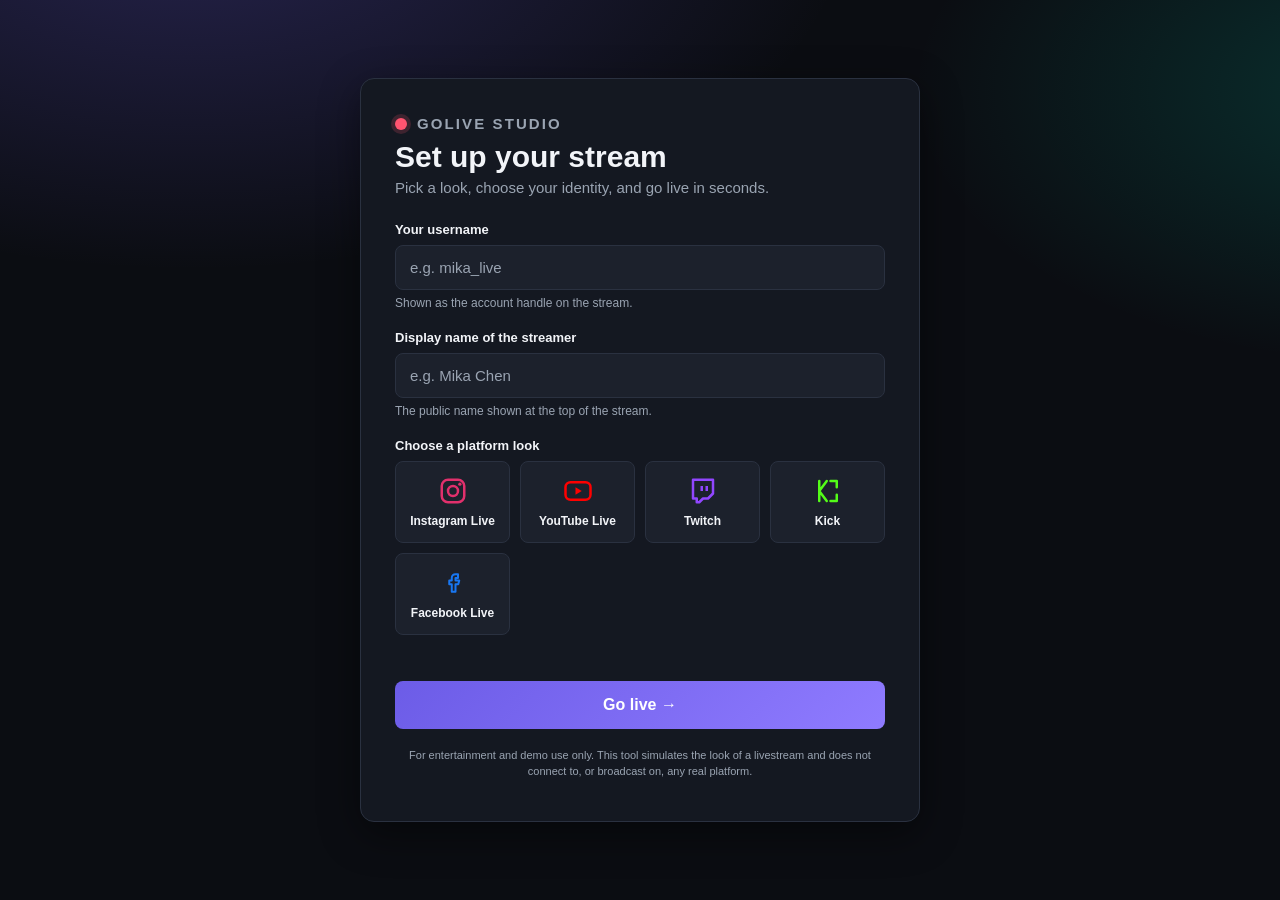
==== index.html @ 898564b5 "Initial commit: GoLive catfish livestream demo foundation Landing page (username, streamer name, pla" ====
<!DOCTYPE html>
<html lang="en">
<head>
  <meta charset="UTF-8" />
  <meta name="viewport" content="width=device-width, initial-scale=1.0" />
  <title>GoLive — Start a Stream</title>
  <link rel="stylesheet" href="assets/css/base.css" />
  <link rel="stylesheet" href="assets/css/landing.css" />
</head>
<body>
  <main class="page">
    <form class="card" id="setup-form" novalidate>
      <div class="brand">
        <span class="brand__dot"></span>
        <span class="brand__name">GoLive Studio</span>
      </div>
      <h1>Set up your stream</h1>
      <p class="subtitle">Pick a look, choose your identity, and go live in seconds.</p>

      <div class="field">
        <label for="username">Your username</label>
        <input type="text" id="username" name="username" autocomplete="off"
               placeholder="e.g. mika_live" maxlength="30" />
        <p class="hint">Shown as the account handle on the stream.</p>
        <p class="error" data-error-for="username" role="alert"></p>
      </div>

      <div class="field">
        <label for="streamer">Display name of the streamer</label>
        <input type="text" id="streamer" name="streamer" autocomplete="off"
               placeholder="e.g. Mika Chen" maxlength="40" />
        <p class="hint">The public name shown at the top of the stream.</p>
        <p class="error" data-error-for="streamer" role="alert"></p>
      </div>

      <div class="field">
        <label id="platform-label">Choose a platform look</label>
        <div class="platforms" role="radiogroup" aria-labelledby="platform-label">
          <!-- Populated by landing.js from the shared PLATFORMS registry -->
        </div>
        <p class="error" data-error-for="platform" role="alert"></p>
      </div>

      <button type="submit" class="submit">Go live →</button>

      <p class="disclaimer">
        For entertainment and demo use only. This tool simulates the look of a
        livestream and does not connect to, or broadcast on, any real platform.
      </p>
    </form>
  </main>

  <script src="assets/js/platforms.js"></script>
  <script src="assets/js/landing.js"></script>
</body>
</html>
---- assets/css/base.css ----
/* Shared design tokens + reset used by the landing page and every platform.
   Keep platform-specific styles OUT of here — put those in your own platform CSS. */

:root {
  --bg: #0b0d12;
  --bg-elev: #141821;
  --surface: #1c212c;
  --border: #2a3140;
  --text: #f2f4f8;
  --text-dim: #9aa4b2;
  --accent: #6c5ce7;
  --accent-2: #00d1b2;
  --danger: #ff5470;
  --radius: 14px;
  --radius-sm: 8px;
  --shadow: 0 12px 40px rgba(0, 0, 0, 0.45);
  --font: -apple-system, BlinkMacSystemFont, "Segoe UI", Roboto, Helvetica, Arial, sans-serif;
}

*,
*::before,
*::after {
  box-sizing: border-box;
}

html,
body {
  margin: 0;
  padding: 0;
}

body {
  font-family: var(--font);
  background: var(--bg);
  color: var(--text);
  -webkit-font-smoothing: antialiased;
  min-height: 100vh;
}

button {
  font-family: inherit;
  cursor: pointer;
}

a {
  color: var(--accent);
}

.visually-hidden {
  position: absolute;
  width: 1px;
  height: 1px;
  overflow: hidden;
  clip: rect(0 0 0 0);
  white-space: nowrap;
}
---- assets/css/landing.css ----
/* Landing page only. */

.page {
  min-height: 100vh;
  display: grid;
  place-items: center;
  padding: 32px 20px;
  background:
    radial-gradient(1100px 600px at 15% -10%, rgba(108, 92, 231, 0.28), transparent 60%),
    radial-gradient(900px 500px at 110% 10%, rgba(0, 209, 178, 0.18), transparent 55%),
    var(--bg);
}

.card {
  width: 100%;
  max-width: 560px;
  background: var(--bg-elev);
  border: 1px solid var(--border);
  border-radius: var(--radius);
  box-shadow: var(--shadow);
  padding: 36px 34px 30px;
}

.brand {
  display: flex;
  align-items: center;
  gap: 10px;
  margin-bottom: 6px;
}

.brand__dot {
  width: 12px;
  height: 12px;
  border-radius: 50%;
  background: var(--danger);
  box-shadow: 0 0 0 4px rgba(255, 84, 112, 0.18);
}

.brand__name {
  font-size: 15px;
  font-weight: 700;
  letter-spacing: 0.14em;
  text-transform: uppercase;
  color: var(--text-dim);
}

.card h1 {
  margin: 8px 0 4px;
  font-size: 30px;
  line-height: 1.15;
}

.card .subtitle {
  margin: 0 0 26px;
  color: var(--text-dim);
  font-size: 15px;
}

.field {
  margin-bottom: 20px;
}

.field label {
  display: block;
  font-size: 13px;
  font-weight: 600;
  margin-bottom: 8px;
  color: var(--text);
}

.field input {
  width: 100%;
  padding: 13px 14px;
  font-size: 15px;
  color: var(--text);
  background: var(--surface);
  border: 1px solid var(--border);
  border-radius: var(--radius-sm);
  transition: border-color 0.15s, box-shadow 0.15s;
}

.field input::placeholder {
  color: var(--text-dim);
}

.field input:focus {
  outline: none;
  border-color: var(--accent);
  box-shadow: 0 0 0 3px rgba(108, 92, 231, 0.25);
}

.field .hint {
  margin-top: 6px;
  font-size: 12px;
  color: var(--text-dim);
}

.field .error {
  margin-top: 6px;
  font-size: 12px;
  color: var(--danger);
  min-height: 0;
}

/* Platform picker */
.platforms {
  display: grid;
  grid-template-columns: repeat(auto-fit, minmax(92px, 1fr));
  gap: 10px;
}

.platform {
  position: relative;
}

.platform input {
  position: absolute;
  opacity: 0;
  pointer-events: none;
}

.platform label {
  display: flex;
  flex-direction: column;
  align-items: center;
  gap: 8px;
  padding: 14px 8px;
  border: 1px solid var(--border);
  border-radius: var(--radius-sm);
  background: var(--surface);
  cursor: pointer;
  transition: border-color 0.15s, transform 0.1s, background 0.15s;
  text-align: center;
  font-size: 12px;
  font-weight: 600;
  margin: 0;
}

.platform label:hover {
  transform: translateY(-2px);
}

.platform .platform__icon {
  width: 30px;
  height: 30px;
  display: grid;
  place-items: center;
}

.platform .platform__icon svg {
  width: 100%;
  height: 100%;
}

.platform input:checked + label {
  border-color: var(--accent);
  background: rgba(108, 92, 231, 0.16);
  box-shadow: 0 0 0 2px rgba(108, 92, 231, 0.35);
}

.platform input:focus-visible + label {
  outline: 2px solid var(--accent);
  outline-offset: 2px;
}

.submit {
  width: 100%;
  margin-top: 26px;
  padding: 15px;
  font-size: 16px;
  font-weight: 700;
  color: #fff;
  border: none;
  border-radius: var(--radius-sm);
  background: linear-gradient(135deg, var(--accent), #8f7bff);
  transition: filter 0.15s, transform 0.1s;
}

.submit:hover {
  filter: brightness(1.08);
}

.submit:active {
  transform: translateY(1px);
}

.disclaimer {
  margin-top: 18px;
  font-size: 11px;
  line-height: 1.5;
  color: var(--text-dim);
  text-align: center;
}
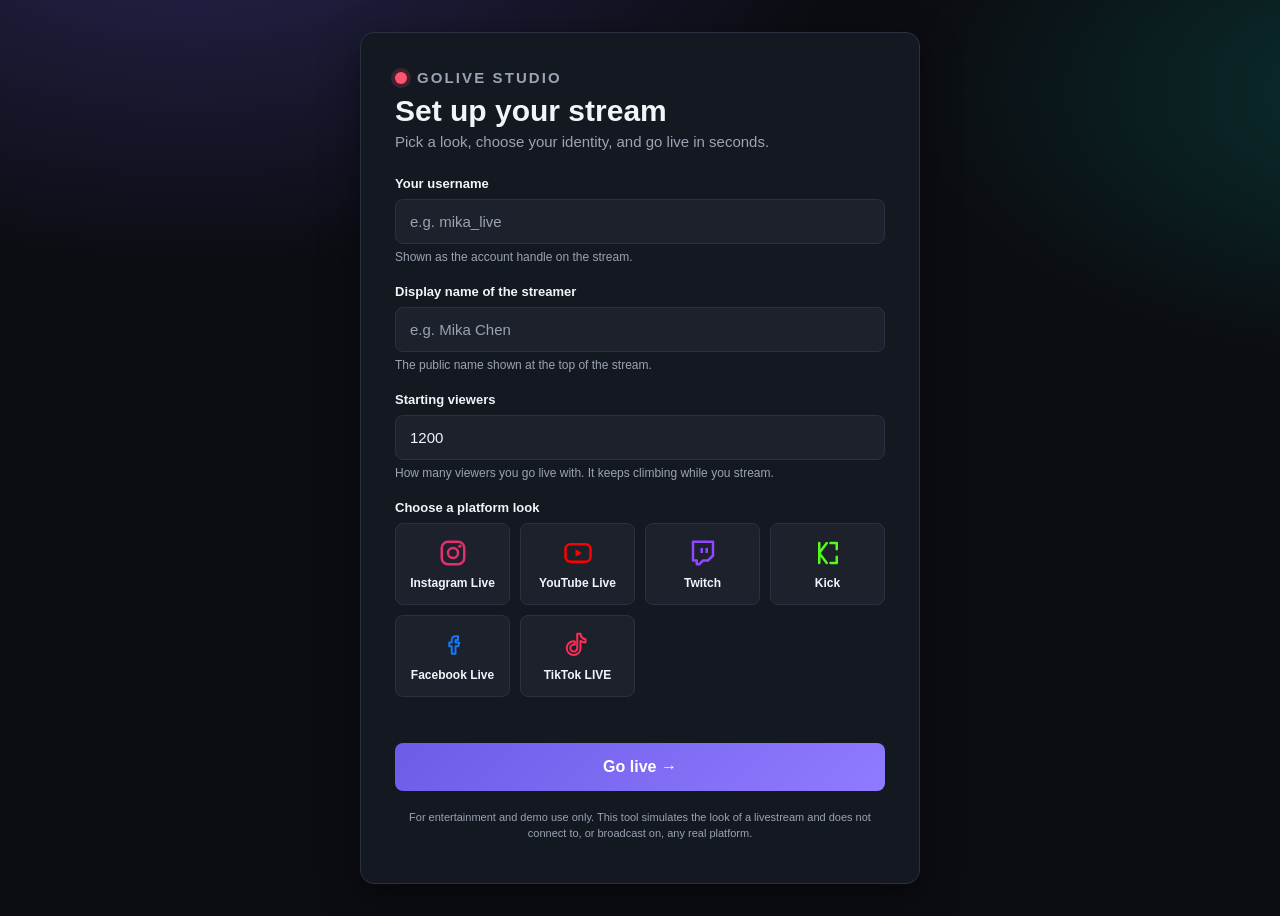
==== commit 892ee98b: "Add starting-viewers control and live viewer-count helper Co-Authored-By: Claude Opus 4.8 <noreply@a" ====
--- a/index.html
+++ b/index.html
@@ -34,6 +34,14 @@
       </div>
 
       <div class="field">
+        <label for="viewers">Starting viewers</label>
+        <input type="number" id="viewers" name="viewers" min="0" max="100000000"
+               step="1" placeholder="e.g. 1200" value="1200" />
+        <p class="hint">How many viewers you go live with. It keeps climbing while you stream.</p>
+        <p class="error" data-error-for="viewers" role="alert"></p>
+      </div>
+
+      <div class="field">
         <label id="platform-label">Choose a platform look</label>
         <div class="platforms" role="radiogroup" aria-labelledby="platform-label">
           <!-- Populated by landing.js from the shared PLATFORMS registry -->
